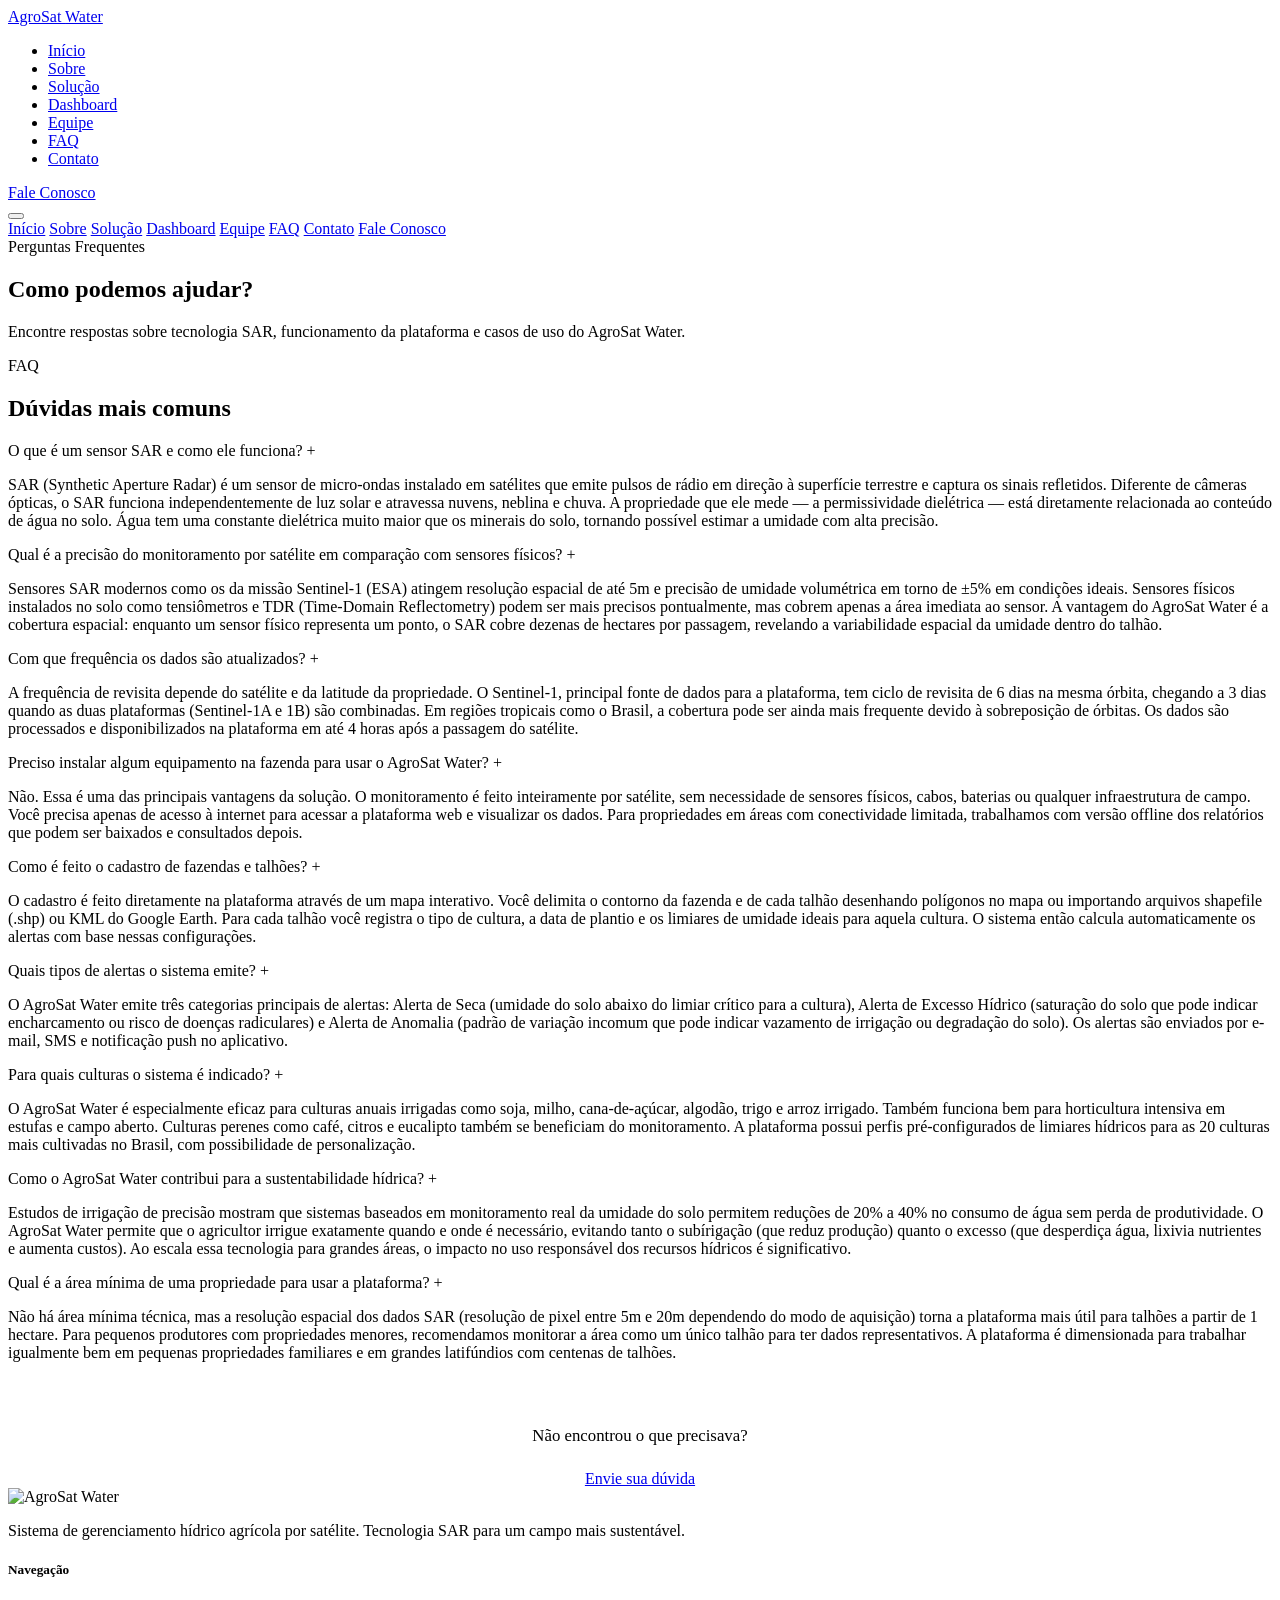
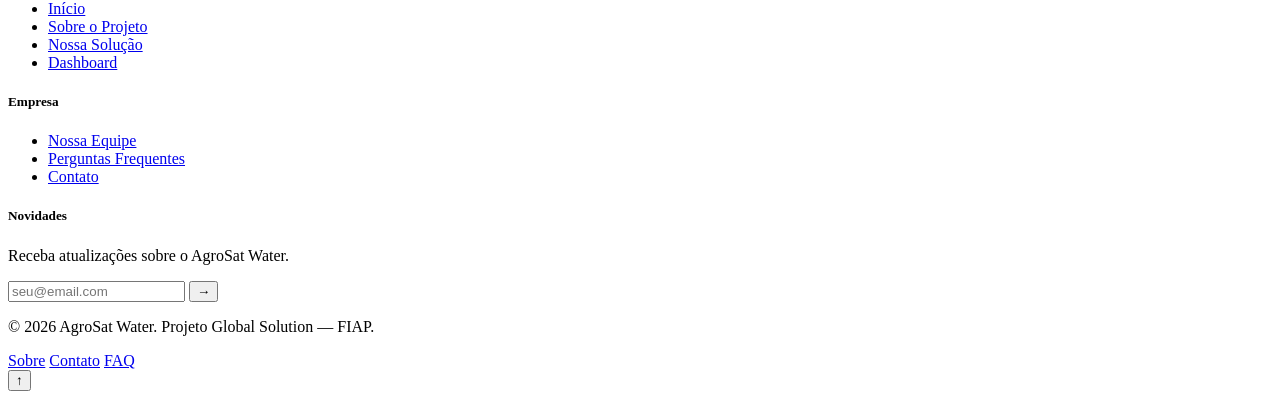
==== faq.html @ e931789b "primeiro commit" ====
<!DOCTYPE html>
<html lang="pt-BR">
<head>
  <meta charset="UTF-8" />
  <meta name="viewport" content="width=device-width, initial-scale=1.0" />
  <meta name="description" content="Perguntas frequentes sobre o AgroSat Water — sistema de monitoramento hídrico por satélite." />
  <title>FAQ — AgroSat Water</title>
  <link rel="icon" type="image/png" href="assets/icon.png" />
  <link rel="stylesheet" href="css/style.css" />
</head>
<body>
 
  <!-- NAVBAR -->
  <nav class="navbar" role="navigation" aria-label="Menu principal">
    <div class="container">
      <a class="navbar-logo" href="index.html" aria-label="AgroSat Water - Início">
        <span class="logo-text">AgroSat <span class="logo-accent">Water</span></span>
      </a>
      <ul class="navbar-menu" role="list">
        <li><a href="index.html">Início</a></li>
        <li><a href="sobre.html">Sobre</a></li>
        <li><a href="solucao.html">Solução</a></li>
        <li><a href="dashboard.html">Dashboard</a></li>
        <li><a href="integrantes.html">Equipe</a></li>
        <li><a href="faq.html">FAQ</a></li>
        <li><a href="contato.html">Contato</a></li>
      </ul>
      <div class="navbar-cta">
        <a href="contato.html" class="btn btn-primary">Fale Conosco</a>
      </div>
      <button class="hamburger" aria-label="Abrir menu">
        <span></span><span></span><span></span>
      </button>
    </div>
  </nav>

  <!-- MOBILE MENU -->
  <div class="mobile-menu">
    <a href="index.html">Início</a>
    <a href="sobre.html">Sobre</a>
    <a href="solucao.html">Solução</a>
    <a href="dashboard.html">Dashboard</a>
    <a href="integrantes.html">Equipe</a>
    <a href="faq.html">FAQ</a>
    <a href="contato.html">Contato</a>
    <a href="contato.html" class="btn btn-primary">Fale Conosco</a>
  </div>

  <main>
    <!-- PAGE HERO -->
    <section class="page-hero" aria-label="Cabeçalho da página">
      <div class="container">
        <span class="eyebrow">Perguntas Frequentes</span>
        <h1>Como podemos ajudar?</h1>
        <p>Encontre respostas sobre tecnologia SAR, funcionamento da plataforma e casos de uso do AgroSat Water.</p>
      </div>
    </section>

    <!-- FAQ -->
    <section class="section" aria-labelledby="faq-title">
      <div class="container">
        <div class="section-header reveal">
          <span class="eyebrow">FAQ</span>
          <h2 id="faq-title">Dúvidas mais comuns</h2>
        </div>

        <div class="faq-list reveal" role="list">

          <!-- Sobre a tecnologia -->
          <div class="faq-item" role="listitem">
            <div class="faq-question" role="button" tabindex="0" aria-expanded="false">
              O que é um sensor SAR e como ele funciona?
              <span class="faq-icon" aria-hidden="true">+</span>
            </div>
            <div class="faq-answer">
              <p>SAR (Synthetic Aperture Radar) é um sensor de micro-ondas instalado em satélites que emite pulsos de rádio em direção à superfície terrestre e captura os sinais refletidos. Diferente de câmeras ópticas, o SAR funciona independentemente de luz solar e atravessa nuvens, neblina e chuva. A propriedade que ele mede — a permissividade dielétrica — está diretamente relacionada ao conteúdo de água no solo. Água tem uma constante dielétrica muito maior que os minerais do solo, tornando possível estimar a umidade com alta precisão.</p>
            </div>
          </div>

          <div class="faq-item" role="listitem">
            <div class="faq-question" role="button" tabindex="0" aria-expanded="false">
              Qual é a precisão do monitoramento por satélite em comparação com sensores físicos?
              <span class="faq-icon" aria-hidden="true">+</span>
            </div>
            <div class="faq-answer">
              <p>Sensores SAR modernos como os da missão Sentinel-1 (ESA) atingem resolução espacial de até 5m e precisão de umidade volumétrica em torno de ±5% em condições ideais. Sensores físicos instalados no solo como tensiômetros e TDR (Time-Domain Reflectometry) podem ser mais precisos pontualmente, mas cobrem apenas a área imediata ao sensor. A vantagem do AgroSat Water é a cobertura espacial: enquanto um sensor físico representa um ponto, o SAR cobre dezenas de hectares por passagem, revelando a variabilidade espacial da umidade dentro do talhão.</p>
            </div>
          </div>

          <div class="faq-item" role="listitem">
            <div class="faq-question" role="button" tabindex="0" aria-expanded="false">
              Com que frequência os dados são atualizados?
              <span class="faq-icon" aria-hidden="true">+</span>
            </div>
            <div class="faq-answer">
              <p>A frequência de revisita depende do satélite e da latitude da propriedade. O Sentinel-1, principal fonte de dados para a plataforma, tem ciclo de revisita de 6 dias na mesma órbita, chegando a 3 dias quando as duas plataformas (Sentinel-1A e 1B) são combinadas. Em regiões tropicais como o Brasil, a cobertura pode ser ainda mais frequente devido à sobreposição de órbitas. Os dados são processados e disponibilizados na plataforma em até 4 horas após a passagem do satélite.</p>
            </div>
          </div>

          <!-- Sobre a plataforma -->
          <div class="faq-item" role="listitem">
            <div class="faq-question" role="button" tabindex="0" aria-expanded="false">
              Preciso instalar algum equipamento na fazenda para usar o AgroSat Water?
              <span class="faq-icon" aria-hidden="true">+</span>
            </div>
            <div class="faq-answer">
              <p>Não. Essa é uma das principais vantagens da solução. O monitoramento é feito inteiramente por satélite, sem necessidade de sensores físicos, cabos, baterias ou qualquer infraestrutura de campo. Você precisa apenas de acesso à internet para acessar a plataforma web e visualizar os dados. Para propriedades em áreas com conectividade limitada, trabalhamos com versão offline dos relatórios que podem ser baixados e consultados depois.</p>
            </div>
          </div>

          <div class="faq-item" role="listitem">
            <div class="faq-question" role="button" tabindex="0" aria-expanded="false">
              Como é feito o cadastro de fazendas e talhões?
              <span class="faq-icon" aria-hidden="true">+</span>
            </div>
            <div class="faq-answer">
              <p>O cadastro é feito diretamente na plataforma através de um mapa interativo. Você delimita o contorno da fazenda e de cada talhão desenhando polígonos no mapa ou importando arquivos shapefile (.shp) ou KML do Google Earth. Para cada talhão você registra o tipo de cultura, a data de plantio e os limiares de umidade ideais para aquela cultura. O sistema então calcula automaticamente os alertas com base nessas configurações.</p>
            </div>
          </div>

          <div class="faq-item" role="listitem">
            <div class="faq-question" role="button" tabindex="0" aria-expanded="false">
              Quais tipos de alertas o sistema emite?
              <span class="faq-icon" aria-hidden="true">+</span>
            </div>
            <div class="faq-answer">
              <p>O AgroSat Water emite três categorias principais de alertas: Alerta de Seca (umidade do solo abaixo do limiar crítico para a cultura), Alerta de Excesso Hídrico (saturação do solo que pode indicar encharcamento ou risco de doenças radiculares) e Alerta de Anomalia (padrão de variação incomum que pode indicar vazamento de irrigação ou degradação do solo). Os alertas são enviados por e-mail, SMS e notificação push no aplicativo.</p>
            </div>
          </div>

          <!-- Sobre uso e aplicação -->
          <div class="faq-item" role="listitem">
            <div class="faq-question" role="button" tabindex="0" aria-expanded="false">
              Para quais culturas o sistema é indicado?
              <span class="faq-icon" aria-hidden="true">+</span>
            </div>
            <div class="faq-answer">
              <p>O AgroSat Water é especialmente eficaz para culturas anuais irrigadas como soja, milho, cana-de-açúcar, algodão, trigo e arroz irrigado. Também funciona bem para horticultura intensiva em estufas e campo aberto. Culturas perenes como café, citros e eucalipto também se beneficiam do monitoramento. A plataforma possui perfis pré-configurados de limiares hídricos para as 20 culturas mais cultivadas no Brasil, com possibilidade de personalização.</p>
            </div>
          </div>

          <div class="faq-item" role="listitem">
            <div class="faq-question" role="button" tabindex="0" aria-expanded="false">
              Como o AgroSat Water contribui para a sustentabilidade hídrica?
              <span class="faq-icon" aria-hidden="true">+</span>
            </div>
            <div class="faq-answer">
              <p>Estudos de irrigação de precisão mostram que sistemas baseados em monitoramento real da umidade do solo permitem reduções de 20% a 40% no consumo de água sem perda de produtividade. O AgroSat Water permite que o agricultor irrigue exatamente quando e onde é necessário, evitando tanto o subírigação (que reduz produção) quanto o excesso (que desperdiça água, lixivia nutrientes e aumenta custos). Ao escala essa tecnologia para grandes áreas, o impacto no uso responsável dos recursos hídricos é significativo.</p>
            </div>
          </div>

          <div class="faq-item" role="listitem">
            <div class="faq-question" role="button" tabindex="0" aria-expanded="false">
              Qual é a área mínima de uma propriedade para usar a plataforma?
              <span class="faq-icon" aria-hidden="true">+</span>
            </div>
            <div class="faq-answer">
              <p>Não há área mínima técnica, mas a resolução espacial dos dados SAR (resolução de pixel entre 5m e 20m dependendo do modo de aquisição) torna a plataforma mais útil para talhões a partir de 1 hectare. Para pequenos produtores com propriedades menores, recomendamos monitorar a área como um único talhão para ter dados representativos. A plataforma é dimensionada para trabalhar igualmente bem em pequenas propriedades familiares e em grandes latifúndios com centenas de talhões.</p>
            </div>
          </div>

        </div>

        <div class="reveal" style="text-align:center;margin-top:64px;">
          <p style="font-size:1.05rem;margin-bottom:24px;">Não encontrou o que precisava?</p>
          <a href="contato.html" class="btn btn-primary">Envie sua dúvida</a>
        </div>
      </div>
    </section>
  </main>

 <!-- FOOTER -->
  <footer role="contentinfo">
    <div class="container">
      <div class="footer-grid">
        <div class="footer-brand">
          <img src="assets/logo.png" alt="AgroSat Water" class="footer-logo-img" />
          <p>Sistema de gerenciamento hídrico agrícola por satélite. Tecnologia SAR para um campo mais sustentável.</p>
        </div>
        <div class="footer-col">
          <h5>Navegação</h5>
          <ul>
            <li><a href="index.html">Início</a></li>
            <li><a href="sobre.html">Sobre o Projeto</a></li>
            <li><a href="solucao.html">Nossa Solução</a></li>
            <li><a href="dashboard.html">Dashboard</a></li>
          </ul>
        </div>
        <div class="footer-col">
          <h5>Empresa</h5>
          <ul>
            <li><a href="integrantes.html">Nossa Equipe</a></li>
            <li><a href="faq.html">Perguntas Frequentes</a></li>
            <li><a href="contato.html">Contato</a></li>
          </ul>
        </div>
        <div class="footer-col footer-newsletter">
          <h5>Novidades</h5>
          <p>Receba atualizações sobre o AgroSat Water.</p>
          <div class="newsletter-form">
            <input type="email" placeholder="seu@email.com" aria-label="E-mail para newsletter" />
            <button class="btn btn-primary" type="button">→</button>
          </div>
        </div>
      </div>
      <div class="footer-bottom">
        <p>© 2026 AgroSat Water. Projeto Global Solution — FIAP.</p>
        <div class="footer-bottom-links">
          <a href="sobre.html">Sobre</a>
          <a href="contato.html">Contato</a>
          <a href="faq.html">FAQ</a>
        </div>
      </div>
    </div>
  </footer>

  <button class="scroll-top" aria-label="Voltar ao topo">↑</button>
  <script src="js/script.js"></script>
</body>
</html>
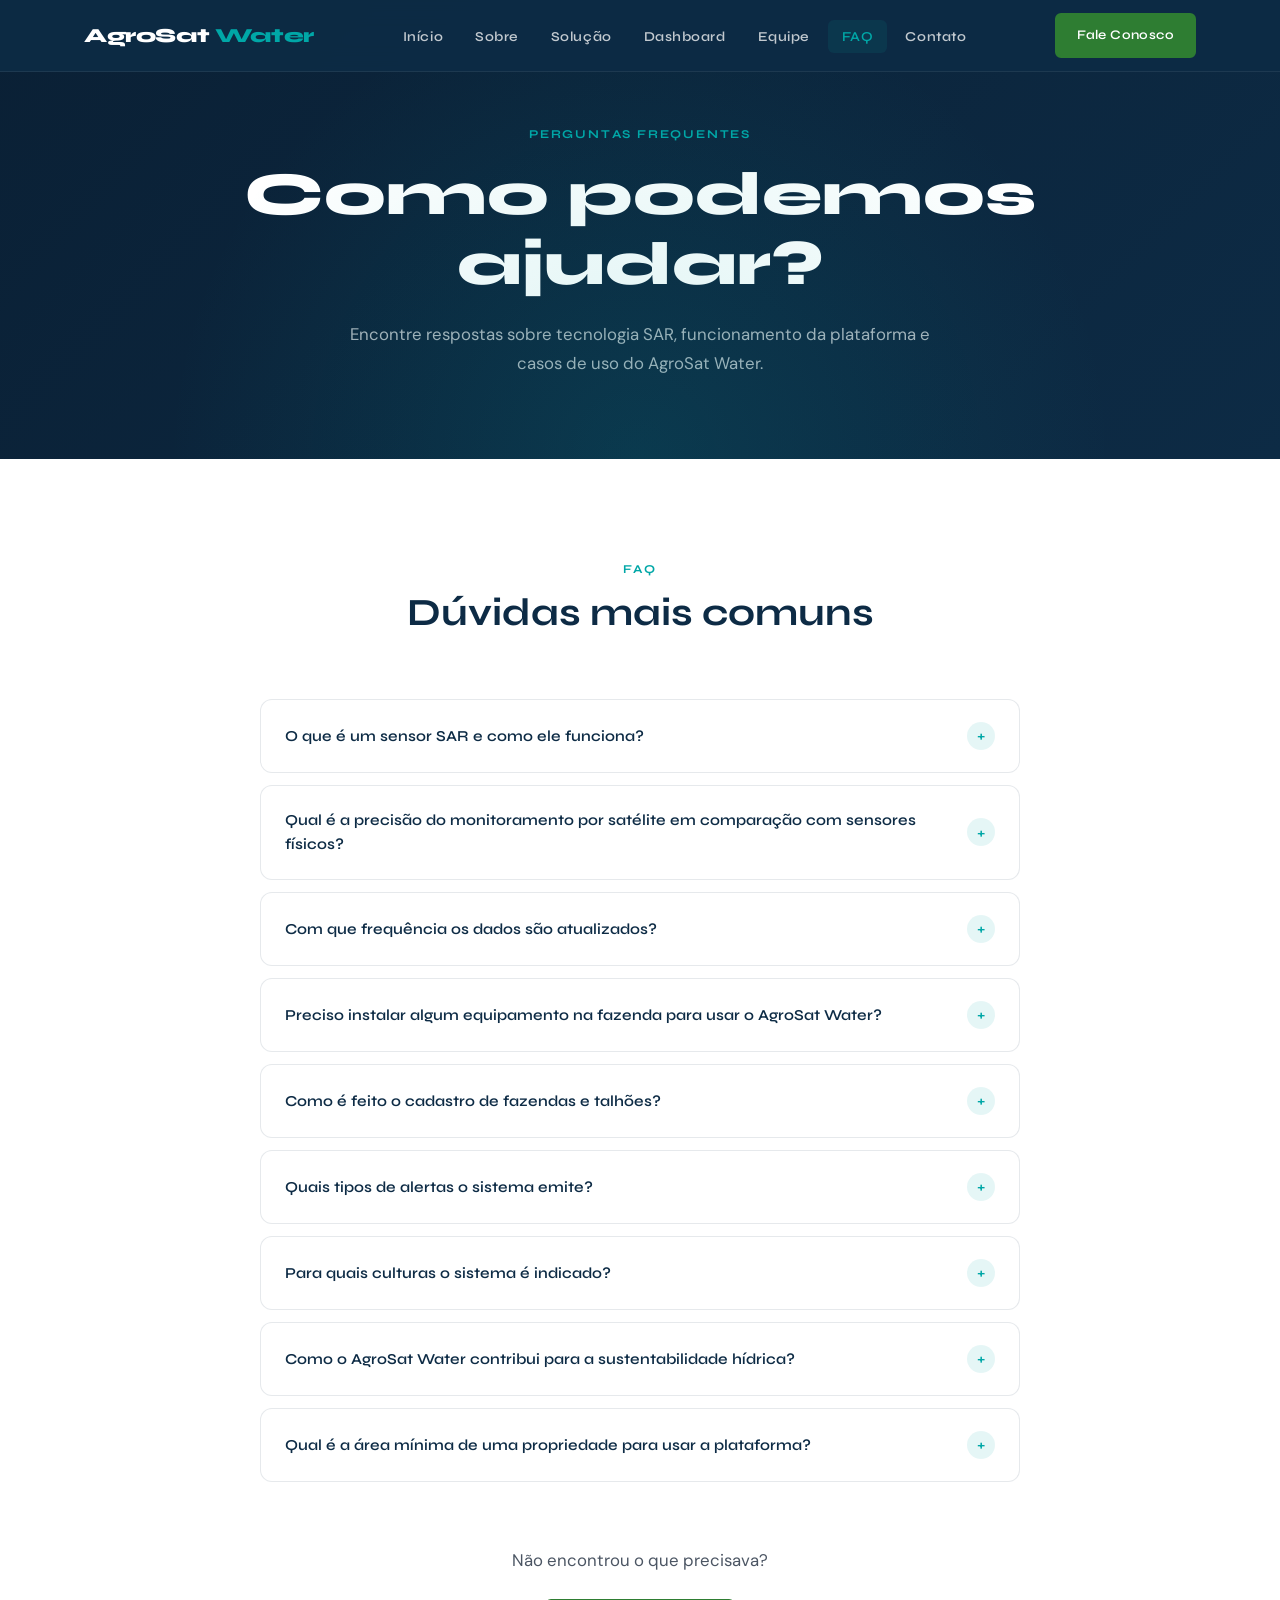
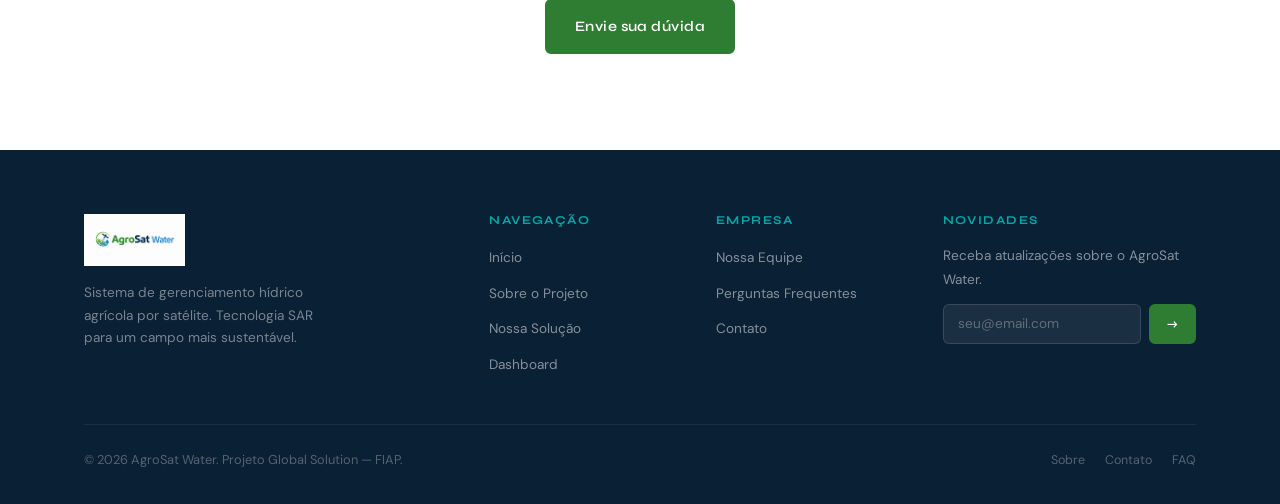
==== commit 588ff94c: "Simplificando explicação sobre SAR na seção do projeto" ====
--- a/faq.html
+++ b/faq.html
@@ -73,7 +73,7 @@
               <span class="faq-icon" aria-hidden="true">+</span>
             </div>
             <div class="faq-answer">
-              <p>SAR (Synthetic Aperture Radar) é um sensor de micro-ondas instalado em satélites que emite pulsos de rádio em direção à superfície terrestre e captura os sinais refletidos. Diferente de câmeras ópticas, o SAR funciona independentemente de luz solar e atravessa nuvens, neblina e chuva. A propriedade que ele mede — a permissividade dielétrica — está diretamente relacionada ao conteúdo de água no solo. Água tem uma constante dielétrica muito maior que os minerais do solo, tornando possível estimar a umidade com alta precisão.</p>
+              <p>SAR é um sensor de micro-ondas instalado no satélite. Ele manda ondas de rádio até o chão e capta o que volta. Diferente de uma câmera normal, funciona de dia ou de noite e consegue ver através de nuvens, neblina e chuva. Como a água no solo reage de um jeito bem diferente da terra seca, o sensor usa esse sinal de volta pra medir quanta umidade tem no solo.</p>
             </div>
           </div>
 
--- a/css/style.css
+++ b/css/style.css
@@ -0,0 +1,11 @@
+@import url('variaveis.css');
+@import url('global.css');
+@import url('header.css');
+@import url('footer.css');
+@import url('index.css');
+@import url('sobre.css');
+@import url('integrantes.css');
+@import url('faq.css');
+@import url('contato.css');
+@import url('paginas.css');
+@import url('responsivo.css');
